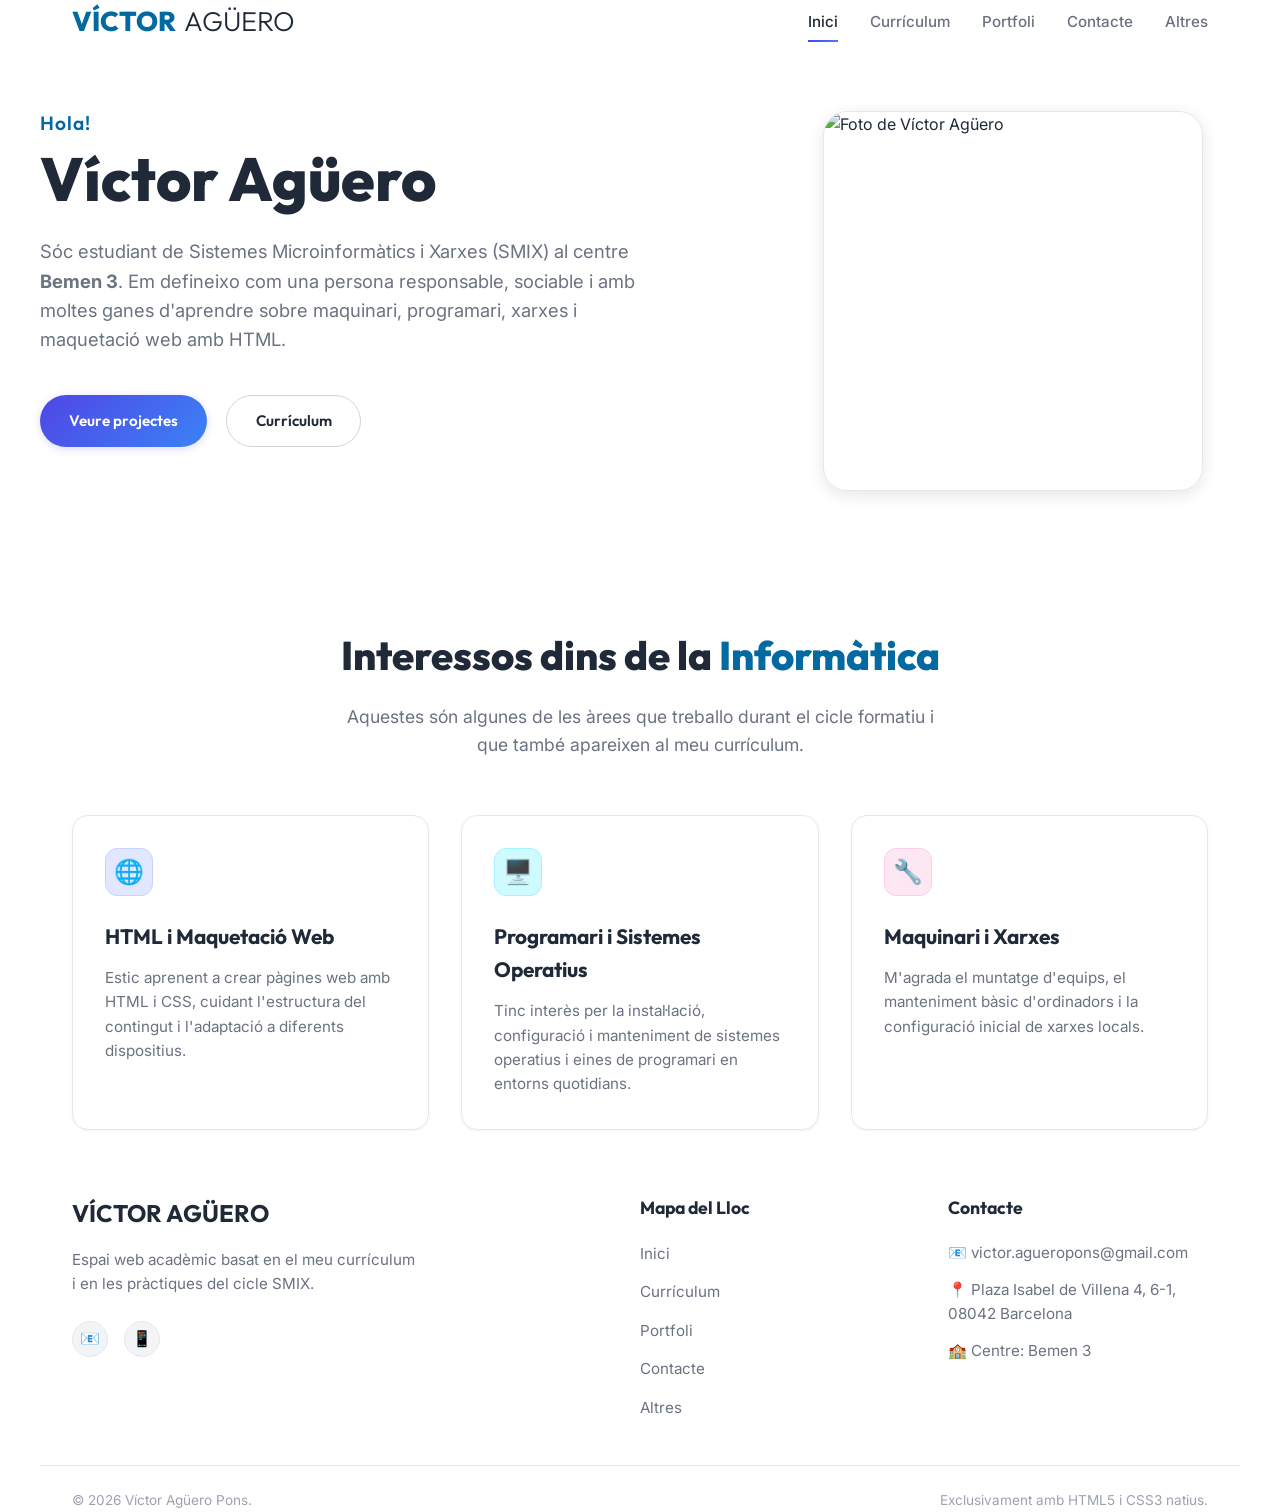
==== index.html @ 34b76782 "prueba" ====
<!DOCTYPE html>
<html lang="ca">
<head>
  <meta charset="UTF-8">
  <meta name="viewport" content="width=device-width, initial-scale=1.0">
<!-- Eliminado meta tags de SEO -->
  <title>Inici | Víctor Agüero - Portafolis Tècnic</title>
  <link rel="icon" type="image/png" href="assets/imagenes/FotoVictor.png">
  <link rel="stylesheet" href="css/styles.css">
</head>
<body>

  <!-- Capa de oscurecimiento per a dispositius móvils (menu hamburguesa) -->
  <input type="checkbox" id="menu-toggle" class="checkbox-menu">
  <div class="capa-oscura"></div>

  <!-- cabecera & navegación -->
  <cabecera class="cabecera">
    <div class="contenedor-nav">
      <a href="index.html" class="logo-nombre">VÍCTOR<span>AGÜERO</span></a>
      
      <label for="menu-toggle" class="boton-hamburguesa" id="hamburger-boton">
        <span></span>
        <span></span>
        <span></span>
      </label>

      <nav class="menu-nav" id="barra-navegacion">
        <a href="index.html" class="enlace-nav active">Inici</a>
        <a href="cv.html" class="enlace-nav">Currículum</a>
        <a href="portfoli.html" class="enlace-nav">Portfoli</a>
        <a href="contacte.html" class="enlace-nav">Contacte</a>
        <a href="altres.html" class="enlace-nav">Altres</a>
      </nav>
    </div>
  </header>

  <!-- seccion hero principal -->
  <main>
    <section class="contenedor seccion-inicio" id="hero-section">
      <div class="texto-inicio">
        <span class="saludo">Hola!</span>
        <h1 class="titulo-principal">Víctor Agüero</h1>
        <p class="descripcion-inicio">
          Sóc estudiant de Sistemes Microinformàtics i Xarxes (SMIX) al centre <strong>Bemen 3</strong>. Em defineixo com una persona responsable, sociable i amb moltes ganes d'aprendre sobre maquinari, programari, xarxes i maquetació web amb HTML.
        </p>
        <div class="botones-inicio">
          <a href="portfoli.html" class="boton boton-principal" id="cta-view-portfolio">Veure projectes</a>
          <a href="cv.html" class="boton boton-secundario" id="cta-view-cv">Currículum</a>
        </div>
      </div>

      <div class="contenedor-foto">
        <div class="marco-foto">
          <img src="assets/imagenes/FotoVictor.png" alt="Foto de Víctor Agüero" id="profile-picture">
        </div>
      </div>
    </section>

    <!-- seccion DE focos y áreas de interés -->
    <section class="contenedor" id="features-section">
      <h2 class="titulo-seccion">Interessos dins de la <span>Informàtica</span></h2>
      <p class="subtitulo-seccion">Aquestes són algunes de les àrees que treballo durant el cicle formatiu i que també apareixen al meu currículum.</p>
      
      <div class="cuadricula-habilidades">
        <!-- area 1: diseño Web -->
        <article class="tarjeta" id="focus-web-design">
          <div class="icono-habilidad">🌐</div>
          <h3 class="titulo-habilidad">HTML i Maquetació Web</h3>
          <p class="texto-habilidad">
            Estic aprenent a crear pàgines web amb HTML i CSS, cuidant l'estructura del contingut i l'adaptació a diferents dispositius.
          </p>
        </article>

        <!-- area 2: Sistemas Operativos -->
        <article class="tarjeta" id="focus-databases">
          <div class="icono-habilidad">🖥️</div>
          <h3 class="titulo-habilidad">Programari i Sistemes Operatius</h3>
          <p class="texto-habilidad">
            Tinc interès per la instal·lació, configuració i manteniment de sistemes operatius i eines de programari en entorns quotidians.
          </p>
        </article>

        <!-- area 3: montaje y redes -->
        <article class="tarjeta" id="focus-systems">
          <div class="icono-habilidad">🔧</div>
          <h3 class="titulo-habilidad">Maquinari i Xarxes</h3>
          <p class="texto-habilidad">
            M'agrada el muntatge d'equips, el manteniment bàsic d'ordinadors i la configuració inicial de xarxes locals.
          </p>
        </article>
      </div>
    </section>
  </main>

  <!-- PIE DE página -->
  <pie-pagina class="pie-pagina">
    <div class="contenedor-pie">
      <div class="marca-pie">
        <h3>VÍCTOR AGÜERO</h3>
        <p>Espai web acadèmic basat en el meu currículum i en les pràctiques del cicle SMIX.</p>
        <div class="social-icons-pie-pagina">
          <a href="mailto:victor.agueropons@gmail.com" class="boton-red-social" aria-label="Correu electrònic"><span class="icon">📧</span></a>
          <a href="tel:+34646843959" class="boton-red-social" aria-label="Telèfon"><span class="icon">📱</span></a>
        </div>
      </div>
      
      <div class="enlaces-pie">
        <h4>Mapa del Lloc</h4>
        <ul>
          <li><a href="index.html">Inici</a></li>
          <li><a href="cv.html">Currículum</a></li>
          <li><a href="portfoli.html">Portfoli</a></li>
          <li><a href="contacte.html">Contacte</a></li>
          <li><a href="altres.html">Altres</a></li>
        </ul>
      </div>

      <div class="contacto-pie">
        <h4>Contacte</h4>
        <p>📧 victor.agueropons@gmail.com</p>
        <p>📍 Plaza Isabel de Villena 4, 6-1, 08042 Barcelona</p>
        <p>🏫 Centre: Bemen 3</p>
      </div>
    </div>
    
    <div class="barra-inferior">
      <p>&copy; 2026 Víctor Agüero Pons.</p>
      <p>Exclusivament amb HTML5 i CSS3 natius.</p>
    </div>
  </footer>

</body>
</html>
---- css/styles.css ----
@import url('https://fonts.googleapis.com/css2?family=Inter:wght@300;400;500;600;700&family=Outfit:wght@400;500;600;700;800&display=swap');

/* ==========================================================================
   VARIABLES & DISENY SYSTEM
   ========================================================================== */
:root {
  --bg-primary: #ffffff;
  --bg-secondary: #f8f9fa;
  --bg-card: #ffffff;
  --bg-card-hover: #f3f4f6;
  --border-color: #e5e7eb;
  --border-color-glow: #d1d5db;
  
  --text-main: #1f2937;
  --text-muted: #6b7280;
  --text-dark: #9ca3af;
  
  --color-violet: #4f46e5;
  --color-pink: #6366f1;
  --color-cyan: #0ea5e9;
  --color-blue: #3b82f6;
  --color-emerald: #059669;
  
  --primary-gradient: linear-gradient(135deg, #4f46e5, #3b82f6);
  --secondary-gradient: linear-gradient(135deg, #0ea5e9, #3b82f6);
  --neon-glow: 0 1px 3px rgba(0, 0, 0, 0.1);
  --cyan-glow: 0 1px 3px rgba(0, 0, 0, 0.1);
  
  --font-title: 'Outfit', sans-serif;
  --font-body: 'Inter', sans-serif;
    
  --max-width: 1200px;
}

/* ==========================================================================
   RESET & ESTILS GLOBALS
   ========================================================================== */
*, *::before, *::after {
  margin: 0;
  padding: 0;
  box-sizing: border-box;
}

html {
  scroll-behavior: smooth;
  font-size: 16px;
}

body {
  background-color: #ffffff;
  color: #1f2937;
  font-family: var(--font-body);
  line-height: 1.6;
  overflow-x: hidden;
  position: relative;
}

a {
  color: inherit;
  text-decoration: none;
}

img {
  max-width: 100%;
  height: auto;
  display: block;
}

/* ==========================================================================
   HEADER & navegación (RESPONSIVE PURE CSS)
   ========================================================================== */
.cabecera {
  position: sticky;
  top: 0;
  z-index: 1000;
  background: #ffffff;
  border-bottom: 1px solid var(--border-color);
  padding: 1rem 0;
  box-shadow: 0 1px 3px rgba(0, 0, 0, 0.05);
}

.contenedor-nav {
  display: flex;
  justify-content: space-between;
  align-items: center;
  max-width: var(--max-width);
  margin: 0 auto;
  padding: 0 2rem;
}

.logo-nombre {
  font-family: var(--font-title);
  font-size: 1.7rem;
  font-weight: 800;
  color: #0369a1;
  display: flex;
  align-items: center;
  gap: 0.5rem;
}

.logo-nombre span {
  font-weight: 300;
  color: #1f2937;
}

/* opciones del menu */
.menu-nav {
  display: flex;
  list-style: none;
  gap: 2rem;
}

.enlace-nav {
  font-size: 0.95rem;
  font-weight: 500;
  color: #6b7280;
  position: relative;
  padding: 0.5rem 0;
}

.enlace-nav::after {
  content: '';
  position: absolute;
  bottom: 0;
  left: 0;
  width: 0;
  height: 2px;
  background: var(--primary-gradient);
}

.enlace-nav:hover, .enlace-nav.active {
  color: #1f2937;
}

.enlace-nav:hover::after, .enlace-nav.active::after {
  width: 100%;
}

/* Checkbox del menu Hamburguesa (oculto por defecto) */
.checkbox-menu {
  display: none;
}

.boton-hamburguesa {
  display: none;
  cursor: pointer;
  flex-direction: column;
  justify-content: space-between;
  width: 30px;
  height: 20px;
  z-index: 1001;
}

.boton-hamburguesa span {
  display: block;
  height: 3px;
  width: 100%;
  background-color: var(--text-main);
  border-radius: 3px;
}

/* ==========================================================================
   ESTILS DEL PEU DE página (FOOTER)
   ========================================================================== */
.pie-pagina {
  background-color: #f8f9fa;
  border-top: 1px solid #e5e7eb;
  padding: 3rem 0 2rem;
  margin-top: 5rem;
}

.contenedor-pie {
  max-width: var(--max-width);
  margin: 0 auto;
  padding: 0 2rem;
  display: grid;
  grid-template-columns: 2fr 1fr 1fr;
  gap: 3rem;
}

.marca-pie h3 {
  font-family: var(--font-title);
  font-size: 1.5rem;
  margin-bottom: 1rem;
  color: #1f2937;
}

.marca-pie p {
  color: #6b7280;
  margin-bottom: 1.5rem;
  font-size: 0.95rem;
  max-width: 350px;
}

.enlaces-pie h4, .contacto-pie h4 {
  font-family: var(--font-title);
  font-size: 1.1rem;
  margin-bottom: 1.2rem;
  position: relative;
  color: #1f2937;
}

.enlaces-pie ul {
  list-style: none;
}

.enlaces-pie li {
  margin-bottom: 0.8rem;
}

.enlaces-pie a {
  color: #6b7280;
  font-size: 0.95rem;
}

.enlaces-pie a:hover {
  color: #4f46e5;
  padding-left: 5px;
}

.contacto-pie p {
  color: #6b7280;
  font-size: 0.95rem;
  margin-bottom: 0.8rem;
  display: flex;
  align-items: center;
  gap: 0.5rem;
}

.barra-inferior {
  max-width: var(--max-width);
  margin: 2rem auto 0;
  padding: 1.5rem 2rem 0;
  border-top: 1px solid #e5e7eb;
  display: flex;
  justify-content: space-between;
  align-items: center;
  flex-wrap: wrap;
  gap: 1rem;
  color: #9ca3af;
  font-size: 0.85rem;
}

/* Social icons pie-pagina */
.social-icons-pie-pagina {
  display: flex;
  gap: 1rem;
}

.boton-red-social {
  width: 36px;
  height: 36px;
  border-radius: 50%;
  background: #f3f4f6;
  border: 1px solid #e5e7eb;
  display: flex;
  align-items: center;
  justify-content: center;
  color: #6b7280;
}

.boton-red-social:hover {
  background: var(--primary-gradient);
  color: #ffffff;
  border-color: transparent;
  transform: translateY(-2px);
  box-shadow: 0 4px 12px rgba(79, 70, 229, 0.2);
}

/* ==========================================================================
   COMPONENTS GENERALS & UTILS
   ========================================================================== */
.contenedor {
  max-width: var(--max-width);
  margin: 0 auto;
  padding: 4rem 2rem;
}

.titulo-seccion {
  font-family: var(--font-title);
  font-size: 2.5rem;
  font-weight: 800;
  margin-bottom: 1rem;
  text-align: center;
  color: #1f2937;
}

.titulo-seccion span {
  color: #0369a1;
}

.subtitulo-seccion {
  color: #6b7280;
  text-align: center;
  max-width: 600px;
  margin: 0 auto 3.5rem;
  font-size: 1.1rem;
}

/* Glassmorphism Card Base */
.tarjeta {
  background: #ffffff;
  border: 1px solid #e5e7eb;
  border-radius: 16px;
  padding: 2rem;
  box-shadow: 0 1px 3px rgba(0, 0, 0, 0.05);
}

.tarjeta:hover {
  background: #f8f9fa;
  border-color: #d1d5db;
  transform: translateY(-3px);
  box-shadow: 0 4px 12px rgba(0, 0, 0, 0.08);
}

/* botones Premium */
.boton {
  display: inline-flex;
  align-items: center;
  justify-content: center;
  gap: 0.75rem;
  padding: 0.8rem 1.8rem;
  font-family: var(--font-title);
  font-weight: 600;
  font-size: 0.95rem;
  border-radius: 50px;
  cursor: pointer;
  border: none;
}

.boton-principal {
  background: var(--primary-gradient);
  color: #ffffff;
  box-shadow: 0 2px 8px rgba(79, 70, 229, 0.2);
}

.boton-principal:hover {
  transform: translateY(-2px);
  box-shadow: 0 4px 12px rgba(79, 70, 229, 0.3);
}

.boton-secundario {
  background: #ffffff;
  color: #1f2937;
  border: 1px solid #d1d5db;
}

.boton-secundario:hover {
  background: #f3f4f6;
  border-color: #9ca3af;
  transform: translateY(-2px);
  box-shadow: 0 2px 8px rgba(0, 0, 0, 0.05);
}

.boton-cian {
  background: var(--secondary-gradient);
  color: #ffffff;
  box-shadow: 0 2px 8px rgba(14, 165, 233, 0.2);
}

.boton-cian:hover {
  transform: translateY(-2px);
  box-shadow: 0 4px 12px rgba(14, 165, 233, 0.3);
}

/* Badges / etiquetas */
.etiqueta {
  display: inline-block;
  padding: 0.35rem 0.8rem;
  border-radius: 50px;
  font-size: 0.75rem;
  font-weight: 600;
  text-transform: uppercase;
  letter-spacing: 0.05em;
  background: #e0e7ff;
  color: #4f46e5;
  border: 1px solid #c7d2fe;
}

.etiqueta-cian {
  background: #cffafe;
  color: #0369a1;
  border: 1px solid #a5f3fc;
}

.etiqueta-verde {
  background: #d1fae5;
  color: #065f46;
  border: 1px solid #a7f3d0;
}

/* ==========================================================================
   1. INICI / PRESENTACIÓ (index.html)
   ========================================================================== */
.seccion-inicio {
  display: grid;
  grid-template-columns: 1.2fr 0.8fr;
  gap: 4rem;
  align-items: center;
  padding: 4rem 0;
}

.texto-inicio {
  display: flex;
  flex-direction: column;
  align-items: flex-start;
}

.saludo {
  font-family: var(--font-title);
  font-size: 1.2rem;
  font-weight: 600;
  color: #0369a1;
  margin-bottom: 0.5rem;
  letter-spacing: 0.05em;
}

.titulo-principal {
  font-family: var(--font-title);
  font-size: 3.8rem;
  font-weight: 800;
  line-height: 1.1;
  margin-bottom: 1.5rem;
  color: #1f2937;
}

.titulo-principal span {
  color: #0ea5e9;
}

.descripcion-inicio {
  color: #6b7280;
  font-size: 1.15rem;
  margin-bottom: 2.5rem;
  max-width: 600px;
}

.botones-inicio {
  display: flex;
  gap: 1.2rem;
  margin-bottom: 3rem;
  flex-wrap: wrap;
}

.estadisticas {
  display: flex;
  gap: 3rem;
  border-top: 1px solid var(--border-color);
  padding-top: 2rem;
  width: 100%;
}

.dato-estadistica h3 {
  font-family: var(--font-title);
  font-size: 2rem;
  font-weight: 800;
  color: #0369a1;
}

.dato-estadistica p {
  color: #6b7280;
  font-size: 0.85rem;
  text-transform: uppercase;
  letter-spacing: 0.05em;
}

/* Foto de Perfil en Hero */
.contenedor-foto {
  position: relative;
  display: flex;
  justify-content: center;
  align-items: center;
}

.marco-foto {
  position: relative;
  border-radius: 24px;
  overflow: hidden;
  box-shadow: 0 4px 16px rgba(0, 0, 0, 0.1);
  border: 1px solid #e5e7eb;
  aspect-ratio: 1 / 1;
  max-width: 380px;
  width: 100%;
}

.marco-foto img {
  width: 100%;
  height: 100%;
  object-fit: cover;
}

.marco-foto::after {
  content: '';
  position: absolute;
  inset: 0;
}

.contenedor-foto:hover .marco-foto {
  box-shadow: 0 8px 24px rgba(0, 0, 0, 0.12);
  border-color: #d1d5db;
}


/* Floating tech badges decoratius */
.etiqueta-flotante {
  position: absolute;
  background: #ffffff;
  border: 1px solid #e5e7eb;
  padding: 0.6rem 1.2rem;
  border-radius: 12px;
  display: flex;
  align-items: center;
  gap: 0.5rem;
  font-size: 0.85rem;
  font-weight: 600;
  box-shadow: 0 4px 12px rgba(0, 0, 0, 0.1);
}

.flotante-1 {
  top: 10%;
  left: -20px;
  border-left: 3px solid #4f46e5;
}

.flotante-2 {
  bottom: 15%;
  right: -20px;
  border-left: 3px solid #0ea5e9;
}

/* seccion metodo / focos (que hago) */
.cuadricula-habilidades {
  display: grid;
  grid-template-columns: repeat(auto-fit, minmax(300px, 1fr));
  gap: 2rem;
  margin-top: 1rem;
}

.icono-habilidad {
  width: 48px;
  height: 48px;
  border-radius: 12px;
  background: #e0e7ff;
  display: flex;
  align-items: center;
  justify-content: center;
  color: #4f46e5;
  margin-bottom: 1.5rem;
  font-size: 1.5rem;
  border: 1px solid #c7d2fe;
}

.tarjeta:nth-child(2) .icono-habilidad {
  background: #cffafe;
  color: #0369a1;
  border-color: #a5f3fc;
}

.tarjeta:nth-child(3) .icono-habilidad {
  background: #fce7f3;
  color: #be185d;
  border-color: #fbcfe8;
}

.titulo-habilidad {
  font-family: var(--font-title);
  font-size: 1.3rem;
  font-weight: 700;
  margin-bottom: 0.8rem;
  color: #1f2937;
}

.texto-habilidad {
  color: #6b7280;
  font-size: 0.95rem;
}

/* ==========================================================================
   2. curriculum VITAE (cv.html)
   ========================================================================== */
.cv-cabecera-actions {
  display: flex;
  justify-content: center;
  gap: 1.5rem;
  margin-bottom: 3.5rem;
  flex-wrap: wrap;
}

.layout-cv {
  display: grid;
  grid-template-columns: 0.8fr 1.2fr;
  gap: 3.5rem;
}

/* Lateral información Personal */
.columna-lateral-cv {
  display: flex;
  flex-direction: column;
  gap: 2.5rem;
}

.titulo-bloque-cv {
  font-family: var(--font-title);
  font-size: 1.2rem;
  font-weight: 700;
  margin-bottom: 1.2rem;
  border-bottom: 1px solid #e5e7eb;
  padding-bottom: 0.5rem;
  display: flex;
  align-items: center;
  gap: 0.5rem;
  color: #1f2937;
}

.lista-contacto-cv {
  list-style: none;
}

.lista-contacto-cv li {
  display: flex;
  align-items: center;
  gap: 1rem;
  margin-bottom: 1rem;
  font-size: 0.95rem;
}

.icono-contacto-cv {
  color: #0369a1;
  flex-shrink: 0;
}

/* Skills / competencias Progress */
.habilidad {
  margin-bottom: 1.2rem;
}

.info-habilidad {
  display: flex;
  justify-content: space-between;
  font-size: 0.9rem;
  font-weight: 500;
  margin-bottom: 0.4rem;
  color: #1f2937;
}

.barra-simple {
  width: 100%;
  height: 8px;
  display: block;
  appearance: none;
  -webkit-appearance: none;
}

.barra-simple::-webkit-progress-bar {
  background: #e5e7eb;
  border-radius: 10px;
}

.barra-simple::-webkit-progress-value {
  background: #4f46e5;
  border-radius: 10px;
}

.barra-simple::-moz-progress-bar {
  background: #4f46e5;
  border-radius: 10px;
}

.barra-idioma::-webkit-progress-value {
  background: #0ea5e9;
}

.barra-idioma::-moz-progress-bar {
  background: #0ea5e9;
}

/* Timeline del curriculum */
.linea-tiempo {
  position: relative;
  padding-left: 2rem;
  border-left: 2px solid #e5e7eb;
}

.linea-tiempo::before {
  content: '';
  position: absolute;
  top: 0;
  left: -2px;
  width: 2px;
  height: 100%;
  background: linear-gradient(to bottom, #4f46e5, #0ea5e9, transparent);
}

.entrada-tiempo {
  position: relative;
  margin-bottom: 3rem;
}

.entrada-tiempo:last-child {
  margin-bottom: 0;
}

.punto-tiempo {
  position: absolute;
  left: calc(-2rem - 6px);
  top: 6px;
  width: 14px;
  height: 14px;
  border-radius: 50%;
  background: #ffffff;
  border: 2px solid #4f46e5;
  box-shadow: 0 0 0 3px rgba(79, 70, 229, 0.1);
}

.entrada-tiempo:hover .punto-tiempo {
  background: #4f46e5;
  border-color: #4f46e5;
  box-shadow: 0 0 8px rgba(79, 70, 229, 0.3);
  transform: scale(1.2);
}

.fecha-tiempo {
  font-family: var(--font-title);
  font-size: 0.85rem;
  font-weight: 600;
  color: #0369a1;
  margin-bottom: 0.4rem;
  text-transform: uppercase;
  letter-spacing: 0.05em;
}

.titulo-tiempo {
  font-family: var(--font-title);
  font-size: 1.3rem;
  font-weight: 700;
  margin-bottom: 0.3rem;
  color: #1f2937;
}

.subtitulo-tiempo {
  color: #4f46e5;
  font-size: 0.95rem;
  font-weight: 500;
  margin-bottom: 0.8rem;
}

.descripcion-tiempo {
  color: #6b7280;
  font-size: 0.95rem;
}

/* ==========================================================================
   3. PORTFOLI DE PROJECTES / PRACTIQUES (portfoli.html)
   ========================================================================== */
.cuadricula-proyectos {
  display: grid;
  grid-template-columns: repeat(auto-fit, minmax(320px, 1fr));
  gap: 2.5rem;
}

.tarjeta-proyecto {
  overflow: hidden;
  display: flex;
  flex-direction: column;
  height: 100%;
}

.imagen-proyecto {
  position: relative;
  border-radius: 12px;
  overflow: hidden;
  aspect-ratio: 16 / 10;
  margin-bottom: 1.5rem;
}

.imagen-proyecto img {
  width: 100%;
  height: 100%;
  object-fit: cover;
}

.tarjeta-proyecto:hover .imagen-proyecto img {
  transform: scale(1.06) rotate(0.5deg);
}

.etiquetas-proyecto {
  display: flex;
  gap: 0.5rem;
  flex-wrap: wrap;
  margin-bottom: 1rem;
}

.titulo-proyecto {
  font-family: var(--font-title);
  font-size: 1.4rem;
  font-weight: 700;
  margin-bottom: 0.8rem;
  color: #1f2937;
}

.descripcion-proyecto {
  color: #6b7280;
  font-size: 0.95rem;
  margin-bottom: 1.5rem;
  flex-grow: 1;
}

.enlace-proyecto {
  font-family: var(--font-title);
  font-weight: 600;
  font-size: 0.95rem;
  color: #4f46e5;
  display: inline-flex;
  align-items: center;
  gap: 0.5rem;
}

.enlace-proyecto span {
}

.tarjeta-proyecto:hover .enlace-proyecto span {
  transform: translateX(4px);
}

/* páginas de detalle de la practica */
.layout-detalle {
  display: grid;
  grid-template-columns: 1.2fr 0.8fr;
  gap: 4rem;
}

.ruta-navegacion {
  display: flex;
  gap: 0.5rem;
  list-style: none;
  font-size: 0.9rem;
  color: #6b7280;
  margin-bottom: 2rem;
}

.ruta-navegacion a:hover {
  color: #4f46e5;
}

.imagen-detalle {
  position: relative;
  border-radius: 16px;
  overflow: hidden;
  border: 1px solid #e5e7eb;
  aspect-ratio: 16 / 10;
  margin-bottom: 2.5rem;
  box-shadow: 0 4px 16px rgba(0, 0, 0, 0.08);
}

.imagen-detalle img {
  width: 100%;
  height: 100%;
  object-fit: cover;
  display: block;
}

.titulo-bloque-detalle {
  font-family: var(--font-title);
  font-size: 1.6rem;
  font-weight: 700;
  margin-bottom: 1rem;
  color: #1f2937;
  border-left: 4px solid #4f46e5;
  padding-left: 0.8rem;
}

.contenido-detalle p {
  color: #6b7280;
  font-size: 1.05rem;
  margin-bottom: 2rem;
}

.pasos-detalle {
  list-style: none;
  margin-bottom: 2rem;
}

.pasos-detalle li {
  position: relative;
  padding-left: 2rem;
  margin-bottom: 1.2rem;
  color: #6b7280;
}

.pasos-detalle li::before {
  content: '✓';
  position: absolute;
  left: 0;
  color: #0369a1;
  font-weight: bold;
}

.columna-info {
  display: flex;
  flex-direction: column;
  gap: 2rem;
}

.lista-datos {
  list-style: none;
}

.lista-datos li {
  display: flex;
  justify-content: space-between;
  padding: 0.8rem 0;
  border-bottom: 1px solid #e5e7eb;
  font-size: 0.95rem;
}

.lista-datos li:last-child {
  border: none;
}

.etiqueta-dato {
  color: #6b7280;
  font-weight: 500;
}

.valor-dato {
  color: #1f2937;
  font-weight: 600;
}

/* ==========================================================================
   4. CONTACTE (contacte.html)
   ========================================================================== */
.layout-contacto {
  display: grid;
  grid-template-columns: 0.9fr 1.1fr;
  gap: 4rem;
}

.info-contacto {
  display: flex;
  flex-direction: column;
  gap: 2rem;
}

.fila-contacto {
  display: flex;
  align-items: flex-start;
  gap: 1.2rem;
}

.icono-contacto {
  width: 44px;
  height: 44px;
  border-radius: 12px;
  background: #cffafe;
  display: flex;
  align-items: center;
  justify-content: center;
  color: #0369a1;
  border: 1px solid #a5f3fc;
  flex-shrink: 0;
}

.datos-contacto h4 {
  font-family: var(--font-title);
  font-size: 1.1rem;
  margin-bottom: 0.3rem;
  color: #1f2937;
}

.datos-contacto p, .datos-contacto a {
  color: var(--text-muted);
  font-size: 0.95rem;
}

.datos-contacto a:hover {
  color: var(--color-cyan);
}

/* formulario Premium */
.grupo-formulario {
  position: relative;
  margin-bottom: 1.8rem;
}

.etiqueta-campo {
  display: block;
  font-family: var(--font-title);
  font-size: 0.9rem;
  font-weight: 600;
  color: var(--text-muted);
  margin-bottom: 0.5rem;
}

.campo-formulario {
  width: 100%;
  background: #ffffff;
  border: 1px solid #d1d5db;
  border-radius: 10px;
  padding: 0.9rem 1.2rem;
  color: #1f2937;
  font-family: var(--font-body);
  font-size: 0.95rem;
}

.campo-formulario::placeholder {
  color: #9ca3af;
}

.campo-formulario:focus {
  outline: none;
  border-color: #4f46e5;
  background: #ffffff;
  box-shadow: 0 0 0 3px rgba(79, 70, 229, 0.12);
}

textarea.campo-formulario {
  resize: vertical;
  min-height: 140px;
}

.campo-formulario:focus + .etiqueta-campo {
  color: var(--color-violet);
}

/* ==========================================================================
   5. ALTRES - CSS INTERACTIU PESTANYES (altres.html)
   ========================================================================== */
.contenedor-pestanas {
  display: grid;
  grid-template-columns: 300px 1fr;
  gap: 3.5rem;
  margin-top: 2rem;
}

/* Checkboxes ocultos de control */
.radio-pestana {
  display: none;
}

/* menu lateral de pestañas */
.lista-pestanas {
  display: flex;
  flex-direction: column;
  gap: 0.8rem;
  list-style: none;
}

.boton-pestana {
  display: flex;
  align-items: center;
  gap: 1rem;
  padding: 1rem 1.5rem;
  background: var(--bg-card);
  border: 1px solid var(--border-color);
  border-radius: 12px;
  cursor: pointer;
  font-family: var(--font-title);
  font-weight: 600;
  font-size: 1rem;
  color: var(--text-muted);
}

.boton-pestana:hover {
  color: var(--text-main);
  background: rgba(255, 255, 255, 0.03);
}

.icono-pestana {
  font-size: 1.2rem;
}

/* Zona de contenido de las pestañas */
.panel-pestana {
  display: none;
}

/* Control dinamico usando radio buttons :checked */
#pestana-certificados:checked ~ .contenedor-pestanas .lista-pestanas label[for="pestana-certificados"],
#pestana-aficiones:checked ~ .contenedor-pestanas .lista-pestanas label[for="pestana-aficiones"],
#pestana-objetivos:checked ~ .contenedor-pestanas .lista-pestanas label[for="pestana-objetivos"] {
  background: var(--primary-gradient);
  color: var(--text-main);
  border-color: transparent;
  box-shadow: var(--neon-glow);
}

#pestana-certificados:checked ~ .contenedor-pestanas .zona-contenido-pestanas #contenido-certificados,
#pestana-aficiones:checked ~ .contenedor-pestanas .zona-contenido-pestanas #contenido-aficiones,
#pestana-objetivos:checked ~ .contenedor-pestanas .zona-contenido-pestanas #contenido-objetivos {
  display: block;
}

/* Certificaciones lista */
.lista-certificados {
  display: flex;
  flex-direction: column;
  gap: 1.5rem;
}

.tarjeta-certificado {
  display: flex;
  align-items: center;
  gap: 1.5rem;
  background: rgba(15, 22, 38, 0.4);
  border: 1px solid var(--border-color);
  padding: 1.2rem;
  border-radius: 12px;
}

.icono-certificado {
  width: 48px;
  height: 48px;
  background: rgba(6, 182, 212, 0.1);
  color: var(--color-cyan);
  border: 1px solid rgba(6, 182, 212, 0.2);
  border-radius: 10px;
  display: flex;
  align-items: center;
  justify-content: center;
  font-size: 1.4rem;
}

.info-certificado h4 {
  font-family: var(--font-title);
  font-size: 1.1rem;
  margin-bottom: 0.2rem;
}

.info-certificado p {
  color: var(--text-muted);
  font-size: 0.9rem;
}

/* Hobbies grid */
.cuadricula-aficiones {
  display: grid;
  grid-template-columns: repeat(auto-fit, minmax(200px, 1fr));
  gap: 1.5rem;
}

.tarjeta-aficion {
  text-align: center;
  padding: 2rem;
  background: rgba(15, 22, 38, 0.4);
  border: 1px solid var(--border-color);
  border-radius: 12px;
}

.icono-aficion {
  font-size: 2.2rem;
  margin-bottom: 1rem;
  display: inline-block;
}

.tarjeta-aficion h4 {
  font-family: var(--font-title);
  font-size: 1.1rem;
  margin-bottom: 0.5rem;
}

.tarjeta-aficion p {
  color: var(--text-muted);
  font-size: 0.85rem;
}

/* Acordeon de Preguntas (detalles/summary) */
.seccion-preguntas {
  margin-top: 5rem;
  padding-top: 4rem;
  border-top: 1px solid var(--border-color);
}

.contenedor-preguntas {
  max-width: 800px;
  margin: 0 auto;
  display: flex;
  flex-direction: column;
  gap: 1.2rem;
}

details.pregunta {
  background: var(--bg-card);
  border: 1px solid var(--border-color);
  border-radius: 12px;
  padding: 1.2rem;
}

details.pregunta[open] {
  border-color: var(--color-violet);
  background: var(--bg-card-hover);
}

summary.cabecera-pregunta {
  font-family: var(--font-title);
  font-size: 1.1rem;
  font-weight: 600;
  color: var(--text-main);
  cursor: pointer;
  list-style: none;
  display: flex;
  justify-content: space-between;
  align-items: center;
}

summary.cabecera-pregunta::-webkit-details-marker {
  display: none;
}

summary.cabecera-pregunta::after {
  content: '+';
  font-family: var(--font-title);
  font-size: 1.4rem;
  color: var(--color-violet);
}

details.pregunta[open] summary.cabecera-pregunta::after {
  content: '−';
  color: var(--color-cyan);
}

.respuesta-pregunta {
  margin-top: 1rem;
  color: var(--text-muted);
  font-size: 0.95rem;
  line-height: 1.6;
  border-top: 1px solid rgba(255, 255, 255, 0.05);
  padding-top: 1rem;
}

/* ==========================================================================
   MEDIA QUERIES (DISSENY RESPONSIVE)
   ========================================================================== */

/* Resolucion Mitjana (Tablets) */
@screen-tablet: 1024px;
@media (max-width: 1024px) {
  .seccion-inicio {
    grid-template-columns: 1fr;
    text-align: center;
    gap: 3rem;
  }
  
  .texto-inicio {
    align-items: center;
  }
  
  .botones-inicio {
    justify-content: center;
  }
  
  .estadisticas {
    justify-content: center;
    gap: 2rem;
  }
  
  .layout-cv {
    grid-template-columns: 1fr;
    gap: 3rem;
  }
  
  .layout-detalle {
    grid-template-columns: 1fr;
    gap: 3rem;
  }
  
  .layout-contacto {
    grid-template-columns: 1fr;
    gap: 3rem;
  }
  
  .contenedor-pestanas {
    grid-template-columns: 1fr;
    gap: 2rem;
  }
  
  .lista-pestanas {
    flex-direction: row;
    flex-wrap: wrap;
    justify-content: center;
  }
  
  .boton-pestana {
    flex-grow: 1;
    justify-content: center;
  }
}

/* Resolucion movil */
@media (max-width: 768px) {
  html {
    font-size: 15px;
  }
  
  .contenedor {
    padding: 3rem 1.2rem;
  }
  
  .titulo-seccion {
    font-size: 2.1rem;
  }
  
  .titulo-principal {
    font-size: 2.8rem;
  }
  
  /* menu Hamburguesa Interactivo Pure CSS */
  .boton-hamburguesa {
    display: flex;
  }
  
  .menu-nav {
    position: fixed;
    top: 0;
    left: -100%;
    width: 80%;
    height: 100vh;
    background: var(--bg-secondary);
    border-right: 1px solid var(--border-color);
    flex-direction: column;
    padding: 6rem 2rem 2rem;
    gap: 1.5rem;
    box-shadow: 10px 0 30px rgba(0,0,0,0.5);
    z-index: 1000;
  }
  
  /* animación Hamburger a Creu al abrir */
  .checkbox-menu:checked ~ .contenedor-nav .boton-hamburguesa span:nth-child(1) {
    transform: translateY(8px) rotate(45deg);
  }
  
  .checkbox-menu:checked ~ .contenedor-nav .boton-hamburguesa span:nth-child(2) {
    opacity: 0;
  }
  
  .checkbox-menu:checked ~ .contenedor-nav .boton-hamburguesa span:nth-child(3) {
    transform: translateY(-9px) rotate(-45deg);
  }
  
  /* Mostrar menu */
  .checkbox-menu:checked ~ .contenedor-nav .menu-nav {
    left: 0;
  }
  
  /* capa de oscurecimiento al abrir el menu movil */
  .checkbox-menu:checked ~ .capa-oscura {
    display: block;
    content: '';
    position: fixed;
    inset: 0;
    background: rgba(0,0,0,0.75);
    z-index: 999;
  }
  
  .contenedor-pie {
    grid-template-columns: 1fr;
    gap: 2rem;
    text-align: center;
  }
  
  .marca-pie p {
    margin: 0 auto 1.5rem;
  }
  
  .barra-inferior {
    flex-direction: column;
    text-align: center;
  }
  
}
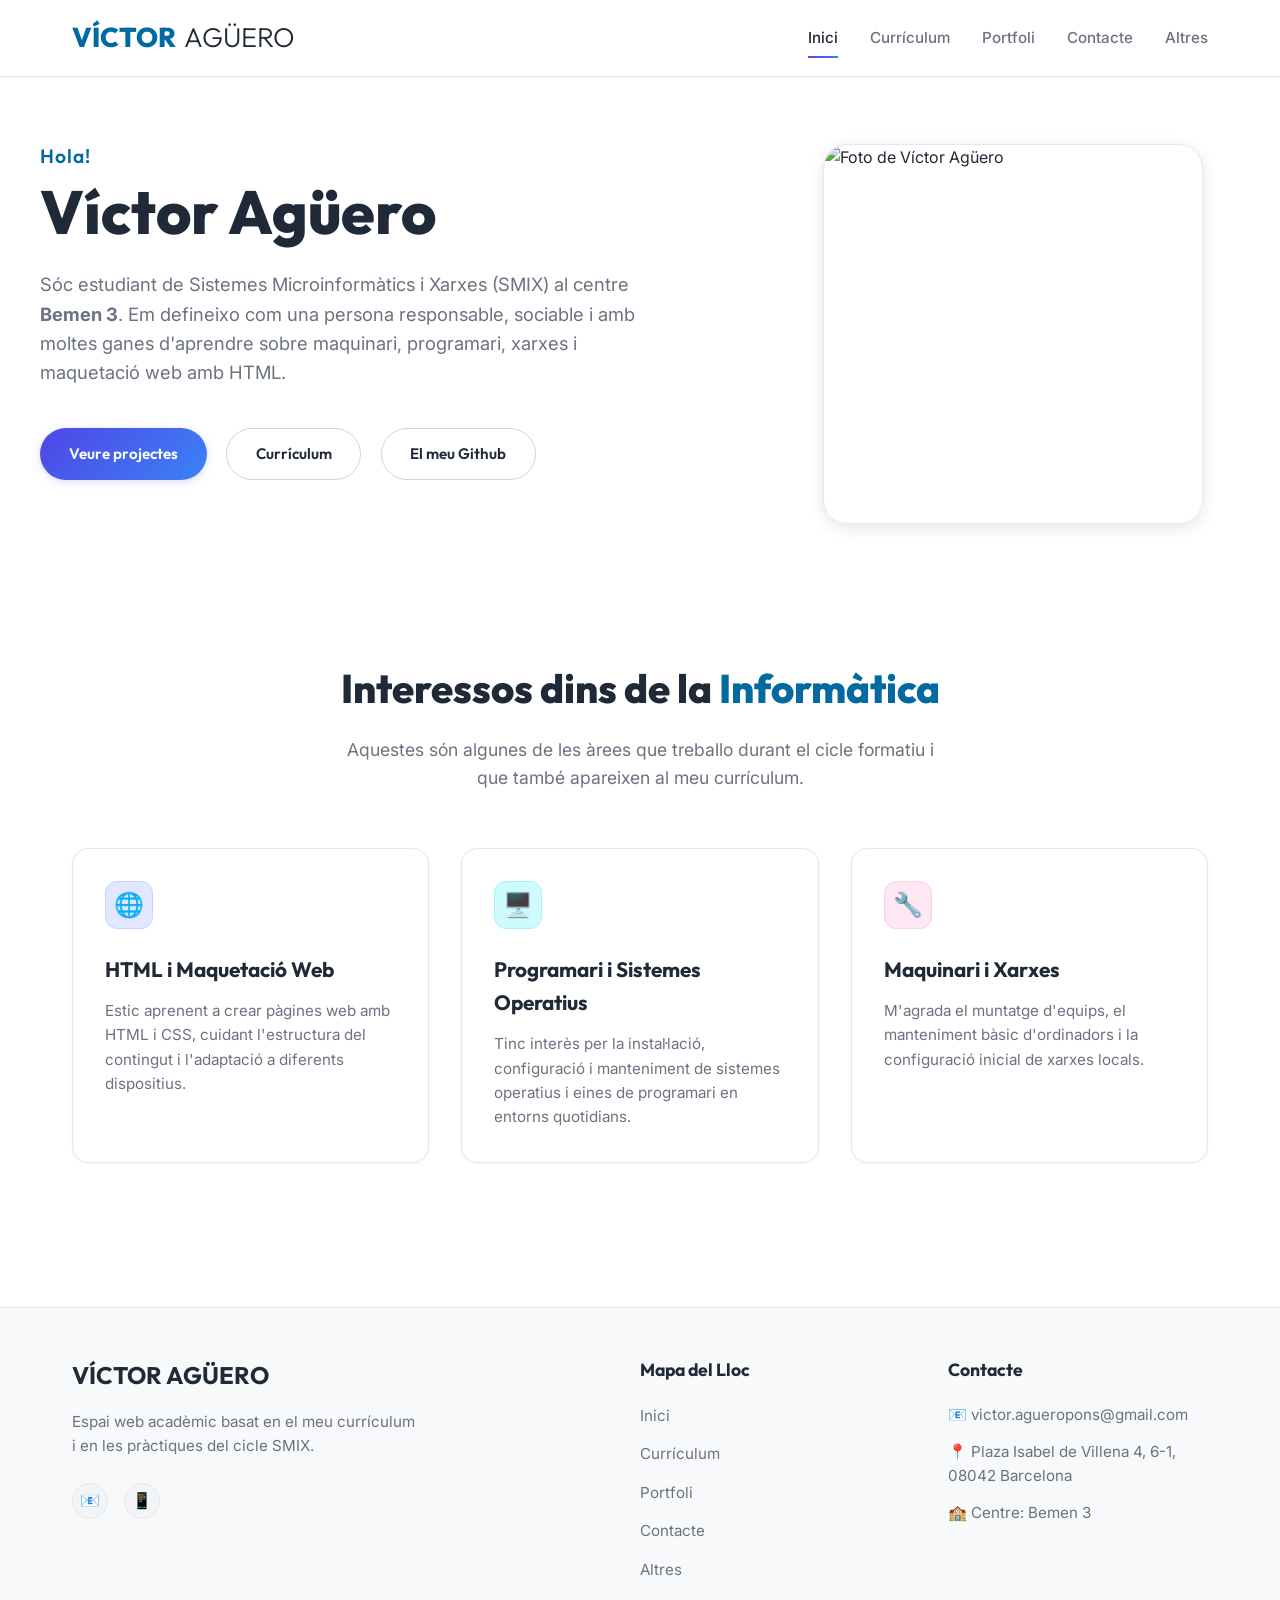
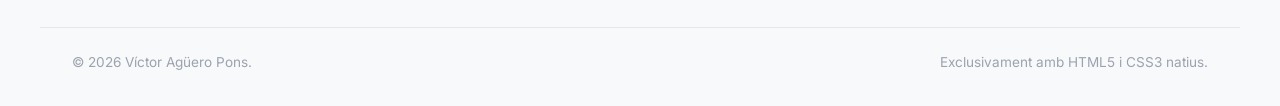
==== commit 2a5df00e: "practica" ====
--- a/index.html
+++ b/index.html
@@ -15,7 +15,7 @@
   <div class="capa-oscura"></div>
 
   <!-- cabecera & navegación -->
-  <cabecera class="cabecera">
+  <header class="cabecera">
     <div class="contenedor-nav">
       <a href="index.html" class="logo-nombre">VÍCTOR<span>AGÜERO</span></a>
       
@@ -47,6 +47,7 @@
         <div class="botones-inicio">
           <a href="portfoli.html" class="boton boton-principal" id="cta-view-portfolio">Veure projectes</a>
           <a href="cv.html" class="boton boton-secundario" id="cta-view-cv">Currículum</a>
+          <a href="https://github.com/Victor-3232/practica-recuperacio" class="boton boton-secundario" id="cta-view-github" target="_blank" rel="noopener noreferrer">El meu Github</a>
         </div>
       </div>
 
@@ -94,7 +95,7 @@
   </main>
 
   <!-- PIE DE página -->
-  <pie-pagina class="pie-pagina">
+  <footer class="pie-pagina">
     <div class="contenedor-pie">
       <div class="marca-pie">
         <h3>VÍCTOR AGÜERO</h3>
--- a/css/styles.css
+++ b/css/styles.css
@@ -1325,20 +1325,20 @@
   }
   
   /* animación Hamburger a Creu al abrir */
-  .checkbox-menu:checked ~ .contenedor-nav .boton-hamburguesa span:nth-child(1) {
+  .checkbox-menu:checked ~ .cabecera .contenedor-nav .boton-hamburguesa span:nth-child(1) {
     transform: translateY(8px) rotate(45deg);
   }
   
-  .checkbox-menu:checked ~ .contenedor-nav .boton-hamburguesa span:nth-child(2) {
+  .checkbox-menu:checked ~ .cabecera .contenedor-nav .boton-hamburguesa span:nth-child(2) {
     opacity: 0;
   }
   
-  .checkbox-menu:checked ~ .contenedor-nav .boton-hamburguesa span:nth-child(3) {
+  .checkbox-menu:checked ~ .cabecera .contenedor-nav .boton-hamburguesa span:nth-child(3) {
     transform: translateY(-9px) rotate(-45deg);
   }
   
   /* Mostrar menu */
-  .checkbox-menu:checked ~ .contenedor-nav .menu-nav {
+  .checkbox-menu:checked ~ .cabecera .contenedor-nav .menu-nav {
     left: 0;
   }
   
